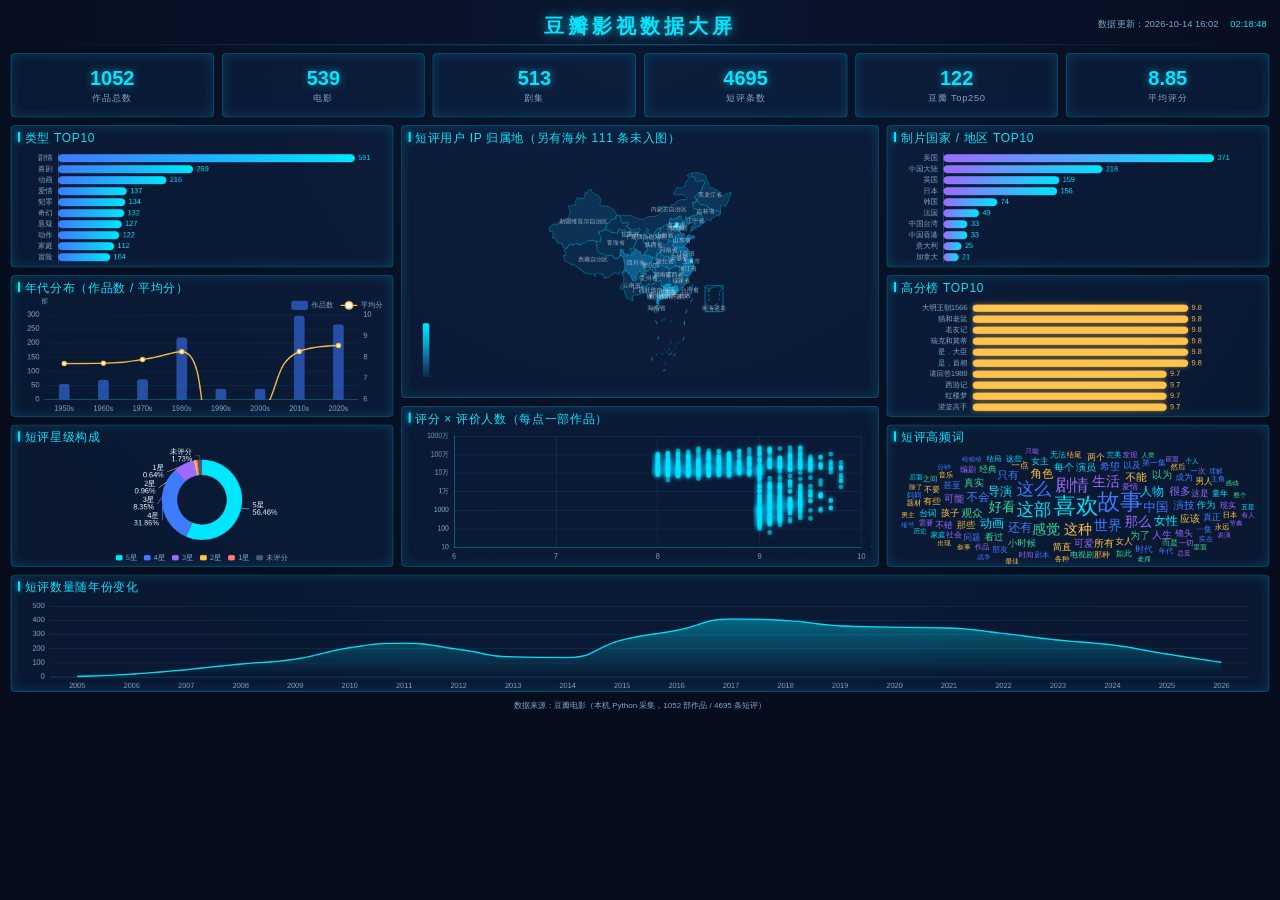
==== 01_可视化大屏/index.html @ bc3c29d1 "初始化：豆瓣高分影视数据采集与文本分析 - 采集 1052 部作品资料 + 4695 条热门短评（免登录、内置限速、断点续爬） - 清洗与特征工程：analysis_movies.csv（1052×6" ====
<!DOCTYPE html>
<!--
==========================================================================
 index.html —— 大屏的「骨架」：只负责“页面上有哪些块、块里放哪个图表容器”
 ------------------------------------------------------------------------
 一个块 = 一个 <div class="card">；块里的 <div id="chartXXX"> 是 ECharts 的画布。
 想加减图表 / 调换位置 → 只改这个文件（画图的逻辑在 js/charts.js）。
 想改颜色、字体、圆角、块的高度 → 改 css/style.css（最上面的 :root 变量）。
==========================================================================
-->
<html lang="zh-CN">
<head>
  <meta charset="UTF-8">
  <title>豆瓣影视数据大屏</title>
  <!-- style.css：所有外观样式（配色、栅格、发光边框） -->
  <link rel="stylesheet" href="css/style.css">
</head>

<body>
<!-- #stage 是一块固定 1920×1080 的“画布”，js/main.js 会把它等比缩放到窗口大小，
     这样不管屏幕多大，大屏的排版都不会乱。 -->
<div id="stage">

  <!-- ========== ① 顶栏：标题 + 当前时间 ========== -->
  <header class="top-bar">
    <h1>豆瓣影视数据大屏</h1>
    <div class="top-right">
      <span id="dataTime">数据更新：--</span>
      <span id="clock">--:--:--</span>
    </div>
  </header>

  <!-- ========== ② KPI 卡片行：6 个关键数字，内容由 js/main.js 填 ========== -->
  <section class="kpi-row" id="kpiRow"></section>

  <!-- ========== ③ 主区：左 / 中 / 右 三列 ========== -->
  <main class="main-grid">

    <!-- ---------- 左列：3 张图（col-3 = 三行等高；想调高度改 css 里的 .col-3） ---------- -->
    <div class="col col-3">
      <div class="card"><h3>类型 TOP10</h3><div class="chart" id="chartGenre"></div></div>
      <div class="card"><h3>年代分布（作品数 / 平均分）</h3><div class="chart" id="chartDecade"></div></div>
      <div class="card"><h3>短评星级构成</h3><div class="chart" id="chartStar"></div></div>
    </div>

    <!-- ---------- 中列：地图 + 散点（col-map = 上大下小） ---------- -->
    <div class="col col-map">
      <div class="card"><h3>短评用户 IP 归属地</h3><div class="chart" id="chartMap"></div></div>
      <div class="card"><h3>评分 × 评价人数（每点一部作品）</h3><div class="chart" id="chartScatter"></div></div>
    </div>

    <!-- ---------- 右列：3 张图 ---------- -->
    <div class="col col-3">
      <div class="card"><h3>制片国家 / 地区 TOP10</h3><div class="chart" id="chartCountry"></div></div>
      <div class="card"><h3>高分榜 TOP10</h3><div class="chart" id="chartTop"></div></div>
      <div class="card"><h3>短评高频词</h3><div class="chart" id="chartWord"></div></div>
    </div>
  </main>

  <!-- ========== ④ 底栏：短评数量随年份变化 ========== -->
  <section class="card bottom-card">
    <h3>短评数量随年份变化</h3>
    <div class="chart" id="chartYear"></div>
  </section>

  <footer>
    数据来源：豆瓣电影（本机 Python 采集，1052 部作品 / 4695 条短评）
  </footer>
</div>

<!-- ==========================================================================
     脚本加载顺序不能乱：
     1) echarts          —— 画图引擎
     2) echarts-wordcloud—— 词云插件（必须在 echarts 之后）
     3) china-map.js     —— 中国地图轮廓（生成的）
     4) data.js          —— 大屏数据（生成的，来自 analysis/02_export_web_data.py）
     5) charts.js        —— 每张图的配置（你要改图就改这里）
     6) main.js          —— 启动：缩放、填数字、时钟、窗口自适应
     ========================================================================== -->
<script src="js/lib/echarts.min.js"></script>
<script src="js/lib/echarts-wordcloud.min.js"></script>
<script src="js/china-map.js"></script>
<script src="js/data.js"></script>
<script src="js/charts.js"></script>
<script src="js/main.js"></script>
</body>
</html>
---- 01_可视化大屏/css/style.css ----
/* ==========================================================================
   style.css —— 大屏的「外观」：配色、布局、卡片发光效果
   --------------------------------------------------------------------------
   想改 UI，90% 的情况只需要改下面 :root 里的变量（颜色/字号/间距），
   不用动任何选择器里的具体数值。
   ========================================================================== */

/* ---------- 变量区：整个大屏的颜色和尺寸都从这里取 ---------- */
:root {
  --bg-1: #060c1c;              /* 背景渐变（上） */
  --bg-2: #0a1730;              /* 背景渐变（下） */
  --card-bg: rgba(16, 40, 78, .45);   /* 卡片底色（半透明） */
  --border: rgba(0, 214, 255, .35);   /* 卡片描边 */
  --glow: rgba(0, 214, 255, .18);     /* 卡片外发光 */
  --cyan: #00e6ff;              /* 主色（标题、强调） */
  --text: #e8f4ff;              /* 正文颜色 */
  --text-dim: #7fa6c8;          /* 次要文字 */
  --title-size: 18px;           /* 卡片标题字号 */
  --gap: 12px;                  /* 卡片之间的间距 */
}

/* ---------- 全局重置 ---------- */
* { margin: 0; padding: 0; box-sizing: border-box; }
html, body {
  width: 100%; height: 100%; overflow: hidden;      /* 大屏不出现滚动条 */
  background: radial-gradient(circle at 50% 0%, var(--bg-2), var(--bg-1) 70%);
  color: var(--text);
  /* 字体优先用系统自带中文字体，避免方块字 */
  font-family: "Microsoft YaHei", "PingFang SC", "Segoe UI", sans-serif;
}

/* ---------- ① 舞台：固定 1920×1080，由 js/main.js 等比缩放 ---------- */
#stage {
  position: absolute; top: 0; left: 0;
  width: 1920px; height: 1080px;
  transform-origin: top left;                       /* 缩放锚点：左上角 */
  padding: 10px 16px;
  display: flex; flex-direction: column; gap: var(--gap);
}

/* ---------- ② 顶栏 ---------- */
.top-bar {
  height: 58px; flex: none;
  display: flex; align-items: center; justify-content: center; position: relative;
  /* 标题下方那条渐隐的光线 */
  background: linear-gradient(90deg, transparent, rgba(0, 214, 255, .28), transparent) bottom / 100% 2px no-repeat;
}
.top-bar h1 {
  font-size: 30px; letter-spacing: 6px; color: var(--cyan);
  text-shadow: 0 0 18px rgba(0, 214, 255, .75);
}
.top-right {                                   /* 右上角：数据更新时间 + 时钟 */
  position: absolute; right: 4px; top: 18px;
  font-size: 14px; color: var(--text-dim); display: flex; gap: 18px;
}
#clock { color: var(--cyan); }

/* ---------- ③ KPI 卡片行 ---------- */
.kpi-row { flex: none; display: grid; grid-template-columns: repeat(6, 1fr); gap: var(--gap); }
.kpi {
  height: 96px; border: 1px solid var(--border); border-radius: 6px;
  background: var(--card-bg); box-shadow: 0 0 18px var(--glow) inset;
  display: flex; flex-direction: column; align-items: center; justify-content: center;
}
.kpi .val { font-size: 30px; font-weight: 700; color: var(--cyan); text-shadow: 0 0 12px rgba(0, 214, 255, .6); }
.kpi .lab { margin-top: 4px; font-size: 14px; color: var(--text-dim); letter-spacing: 1px; }

/* ---------- ④ 主区三列：左中右宽度可以在这里改 ---------- */
.main-grid {
  flex: 1; min-height: 0;                        /* min-height:0 防止内容把布局撑破 */
  display: grid; grid-template-columns: 1fr 1.25fr 1fr; gap: var(--gap);
}
/* 每一列内部再用 grid 分行：改比例就能改每张图的高度 */
.col { display: grid; gap: var(--gap); min-height: 0; }
.col-3   { grid-template-rows: 1fr 1fr 1fr; }        /* 左右两列：三张图等高 */
.col-map { grid-template-rows: 1.7fr 1fr; }          /* 中间列：地图高、散点矮 */

/* ---------- ⑤ 通用卡片 ---------- */
.card {
  display: flex; flex-direction: column;         /* 卡片内部：标题在上，图表占满剩下空间 */
  min-height: 0;
  border: 1px solid var(--border); border-radius: 6px;
  background: var(--card-bg); box-shadow: 0 0 18px var(--glow) inset;
  padding: 6px 10px 2px; overflow: hidden;
}
.card > h3 {
  flex: none;                                    /* 标题高度固定 */
  font-size: var(--title-size); font-weight: 500; color: var(--cyan); letter-spacing: 1px;
  padding-left: 10px; position: relative; margin-bottom: 2px;
}
/* 标题左边那个小竖条 */
.card > h3::before {
  content: ""; position: absolute; left: 0; top: 3px; width: 3px; height: 15px;
  background: var(--cyan); box-shadow: 0 0 8px var(--cyan);
}

/* ---------- ⑥ 图表容器：自动撑满卡片里剩下的空间 ---------- */
/* 想固定某张图的高度，也可以给它加内联 style="height:200px" 并去掉这里的 flex:1 */
.chart { flex: 1; min-height: 0; width: 100%; }

/* ---------- ⑦ 底栏 + 页脚 ---------- */
.bottom-card { flex: none; height: 176px; }      /* 底栏总高：想加高就改这里 */
footer { flex: none; height: 20px; font-size: 12px; color: var(--text-dim); text-align: center; }
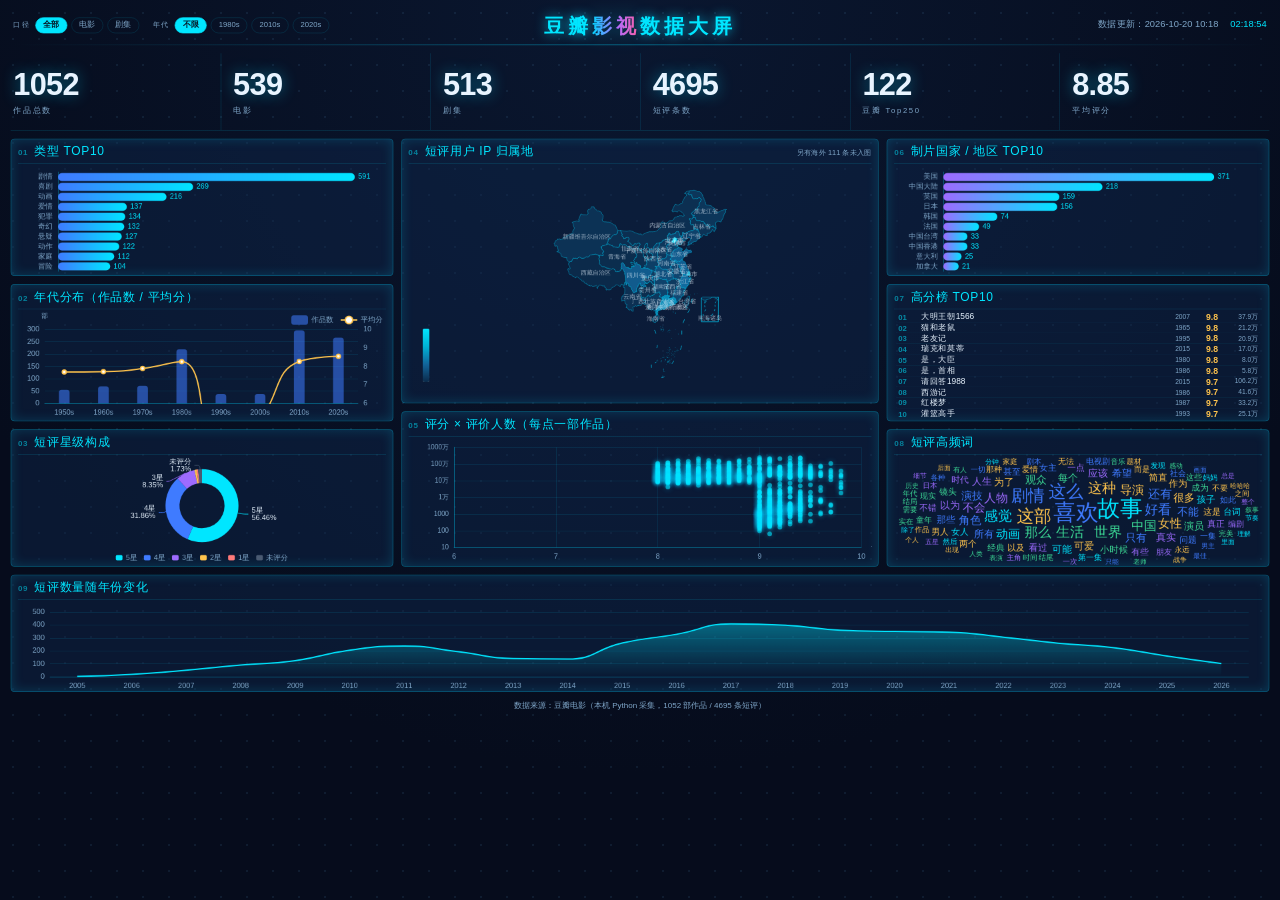
==== commit 4ce4faab: "可视化大屏改版：KPI 去卡片、分区编号、点阵背景、筛选条与排名表 - 视觉：点阵网格背景、KPI 改超大数字+微型标签、9 张图加 01–09 分区编号、标题渐变字 - 交互：顶部筛选条（口径 全部" ====
--- a/01_可视化大屏/index.html
+++ b/01_可视化大屏/index.html
@@ -21,9 +21,12 @@
      这样不管屏幕多大，大屏的排版都不会乱。 -->
 <div id="stage">
 
-  <!-- ========== ① 顶栏：标题 + 当前时间 ========== -->
+  <!-- ========== ① 顶栏：左侧筛选按钮 + 标题 + 右侧时间 ========== -->
   <header class="top-bar">
-    <h1>豆瓣影视数据大屏</h1>
+    <!-- 筛选按钮（chips）：内容由 js/main.js 的 buildChips() 生成，
+         数据来自 js/data.js 的 filters；点一下会重画 01/02/06/07 四张图 -->
+    <div class="top-left" id="chipBar"></div>
+    <h1>豆瓣<span class="grad">影视</span>数据大屏</h1>
     <div class="top-right">
       <span id="dataTime">数据更新：--</span>
       <span id="clock">--:--:--</span>
@@ -38,28 +41,28 @@
 
     <!-- ---------- 左列：3 张图（col-3 = 三行等高；想调高度改 css 里的 .col-3） ---------- -->
     <div class="col col-3">
-      <div class="card"><h3>类型 TOP10</h3><div class="chart" id="chartGenre"></div></div>
-      <div class="card"><h3>年代分布（作品数 / 平均分）</h3><div class="chart" id="chartDecade"></div></div>
-      <div class="card"><h3>短评星级构成</h3><div class="chart" id="chartStar"></div></div>
+      <div class="card"><h3><span class="idx">01</span>类型 TOP10</h3><div class="chart" id="chartGenre"></div></div>
+      <div class="card"><h3><span class="idx">02</span>年代分布（作品数 / 平均分）</h3><div class="chart" id="chartDecade"></div></div>
+      <div class="card"><h3><span class="idx">03</span>短评星级构成</h3><div class="chart" id="chartStar"></div></div>
     </div>
 
     <!-- ---------- 中列：地图 + 散点（col-map = 上大下小） ---------- -->
     <div class="col col-map">
-      <div class="card"><h3>短评用户 IP 归属地</h3><div class="chart" id="chartMap"></div></div>
-      <div class="card"><h3>评分 × 评价人数（每点一部作品）</h3><div class="chart" id="chartScatter"></div></div>
+      <div class="card"><h3><span class="idx">04</span>短评用户 IP 归属地</h3><div class="chart" id="chartMap"></div></div>
+      <div class="card"><h3><span class="idx">05</span>评分 × 评价人数（每点一部作品）</h3><div class="chart" id="chartScatter"></div></div>
     </div>
 
     <!-- ---------- 右列：3 张图 ---------- -->
     <div class="col col-3">
-      <div class="card"><h3>制片国家 / 地区 TOP10</h3><div class="chart" id="chartCountry"></div></div>
-      <div class="card"><h3>高分榜 TOP10</h3><div class="chart" id="chartTop"></div></div>
-      <div class="card"><h3>短评高频词</h3><div class="chart" id="chartWord"></div></div>
+      <div class="card"><h3><span class="idx">06</span>制片国家 / 地区 TOP10</h3><div class="chart" id="chartCountry"></div></div>
+      <div class="card"><h3><span class="idx">07</span>高分榜 TOP10</h3><div class="rank" id="rankTop"></div></div>
+      <div class="card"><h3><span class="idx">08</span>短评高频词</h3><div class="chart" id="chartWord"></div></div>
     </div>
   </main>
 
   <!-- ========== ④ 底栏：短评数量随年份变化 ========== -->
   <section class="card bottom-card">
-    <h3>短评数量随年份变化</h3>
+    <h3><span class="idx">09</span>短评数量随年份变化</h3>
     <div class="chart" id="chartYear"></div>
   </section>
 
--- a/01_可视化大屏/css/style.css
+++ b/01_可视化大屏/css/style.css
@@ -13,8 +13,11 @@
   --border: rgba(0, 214, 255, .35);   /* 卡片描边 */
   --glow: rgba(0, 214, 255, .18);     /* 卡片外发光 */
   --cyan: #00e6ff;              /* 主色（标题、强调） */
+  --gold: #ffc44d;              /* 金色（高分榜等强调数字） */
   --text: #e8f4ff;              /* 正文颜色 */
   --text-dim: #7fa6c8;          /* 次要文字 */
+  --dot: rgba(120, 200, 255, .085);   /* 背景点阵的颜色：越淡越含蓄，0.05 几乎看不见 */
+  --hair: rgba(0, 214, 255, .16);     /* 细分隔线颜色（KPI 之间、卡片标题下方） */
   --title-size: 18px;           /* 卡片标题字号 */
   --gap: 12px;                  /* 卡片之间的间距 */
 }
@@ -23,7 +26,13 @@
 * { margin: 0; padding: 0; box-sizing: border-box; }
 html, body {
   width: 100%; height: 100%; overflow: hidden;      /* 大屏不出现滚动条 */
-  background: radial-gradient(circle at 50% 0%, var(--bg-2), var(--bg-1) 70%);
+  /* 两层背景：上面一层是点阵网格（给纯色底加一点"仪表盘"颗粒感），
+     下面一层还是原来的径向渐变。想调点阵疏密就改 background-size 的 26px。 */
+  background-color: var(--bg-1);
+  background-image:
+    radial-gradient(circle, var(--dot) 1px, transparent 1.4px),
+    radial-gradient(circle at 50% 0%, var(--bg-2), var(--bg-1) 70%);
+  background-size: 26px 26px, 100% 100%;
   color: var(--text);
   /* 字体优先用系统自带中文字体，避免方块字 */
   font-family: "Microsoft YaHei", "PingFang SC", "Segoe UI", sans-serif;
@@ -49,21 +58,70 @@
   font-size: 30px; letter-spacing: 6px; color: var(--cyan);
   text-shadow: 0 0 18px rgba(0, 214, 255, .75);
 }
+/* 标题里那个渐变色块（index.html 里把要变色的字包在 <span class="grad"> 里）。
+   ★ 注意：色标别铺太多——只有两三个字时，色标一多就会糊成白色。
+   想换彩带配色就改下面 gradient 里的三个颜色。 */
+.top-bar h1 .grad {
+  background: linear-gradient(90deg, #00d5ff 0%, #b06cff 52%, #ff5fa2 100%);
+  -webkit-background-clip: text; background-clip: text;
+  -webkit-text-fill-color: transparent; color: transparent;
+  text-shadow: none;                 /* 渐变字不能再叠加阴影，否则会糊成一片 */
+  filter: drop-shadow(0 0 14px rgba(0, 214, 255, .35));   /* 用 filter 代替阴影发光 */
+}
 .top-right {                                   /* 右上角：数据更新时间 + 时钟 */
   position: absolute; right: 4px; top: 18px;
   font-size: 14px; color: var(--text-dim); display: flex; gap: 18px;
 }
 #clock { color: var(--cyan); }
 
-/* ---------- ③ KPI 卡片行 ---------- */
-.kpi-row { flex: none; display: grid; grid-template-columns: repeat(6, 1fr); gap: var(--gap); }
+/* ---------- ②-b 左上角筛选按钮（chips） ---------- */
+/* 两组：口径（全部/电影/剧集）、年代（全部/1980s/2010s/2020s）。
+   按钮由 js/main.js 的 buildChips() 生成，这里只管长相。 */
+.top-left {
+  position: absolute; left: 4px; top: 16px;
+  display: flex; align-items: center; gap: 20px;
+}
+.chip-group { display: flex; align-items: center; gap: 6px; }
+.chip-group .cap {
+  font-size: 10.5px; letter-spacing: 1.5px; color: var(--text-dim); margin-right: 2px;
+}
+.chip {
+  font-family: inherit; font-size: 11.5px; line-height: 1;
+  padding: 5px 11px; border-radius: 999px;
+  border: 1px solid var(--hair); background: transparent; color: var(--text-dim);
+  cursor: pointer; transition: all .15s;
+}
+.chip:hover { color: var(--text); border-color: rgba(0, 214, 255, .45); }
+.chip.on {                                /* 当前选中：实心青色 */
+  background: var(--cyan); border-color: var(--cyan);
+  color: #04121f; font-weight: 700;
+}
+
+/* ---------- ③ KPI 卡片行：不要卡片，只要「数字 + 标签」 ---------- */
+/* 参考 awwwards 上 WC 2026 Data Portraits 的写法：去掉底色和描边，
+   靠字号反差和细分隔线分区。 */
+.kpi-row {
+  flex: none; height: 116px;
+  display: grid; grid-template-columns: repeat(6, 1fr); align-items: center;
+  border-bottom: 1px solid var(--hair);      /* 整行下面一条细线 */
+}
 .kpi {
-  height: 96px; border: 1px solid var(--border); border-radius: 6px;
-  background: var(--card-bg); box-shadow: 0 0 18px var(--glow) inset;
-  display: flex; flex-direction: column; align-items: center; justify-content: center;
-}
-.kpi .val { font-size: 30px; font-weight: 700; color: var(--cyan); text-shadow: 0 0 12px rgba(0, 214, 255, .6); }
-.kpi .lab { margin-top: 4px; font-size: 14px; color: var(--text-dim); letter-spacing: 1px; }
+  height: 100%;
+  display: flex; flex-direction: column; align-items: flex-start; justify-content: center;
+  padding-left: 18px;
+  border-left: 1px solid var(--hair);        /* 每个数字左边的细分隔线 */
+}
+.kpi:first-child { border-left: none; padding-left: 4px; }   /* 第一个不画线，对齐左边缘 */
+.kpi .val {
+  font-size: 46px; line-height: 1.05; font-weight: 700; letter-spacing: -1px;
+  color: var(--text);                        /* 数字用白色，和满屏青色拉开层次 */
+  font-variant-numeric: tabular-nums;        /* 数字等宽，换数值时不会左右跳 */
+  text-shadow: 0 0 22px rgba(0, 214, 255, .45);
+}
+.kpi .lab {
+  margin-top: 7px; font-size: 11.5px; letter-spacing: 2.5px;
+  color: var(--text-dim);
+}
 
 /* ---------- ④ 主区三列：左中右宽度可以在这里改 ---------- */
 .main-grid {
@@ -85,19 +143,58 @@
 }
 .card > h3 {
   flex: none;                                    /* 标题高度固定 */
+  display: flex; align-items: baseline; gap: 9px;
   font-size: var(--title-size); font-weight: 500; color: var(--cyan); letter-spacing: 1px;
-  padding-left: 10px; position: relative; margin-bottom: 2px;
-}
-/* 标题左边那个小竖条 */
-.card > h3::before {
-  content: ""; position: absolute; left: 0; top: 3px; width: 3px; height: 15px;
-  background: var(--cyan); box-shadow: 0 0 8px var(--cyan);
+  padding-bottom: 6px; margin-bottom: 4px;
+  border-bottom: 1px solid var(--hair);          /* 标题下方一条细线（原来是小竖条） */
+}
+/* 标题前面的分区编号 01 / 02 / …（index.html 里的 <span class="idx">） */
+.card > h3 .idx {
+  font-size: 12px; font-weight: 700; letter-spacing: 1px;
+  color: var(--cyan); opacity: .5;               /* 编号压暗，不抢标题 */
+  font-variant-numeric: tabular-nums;
+}
+/* 标题右端的小字注释（比如地图上那句"另有海外 N 条未入图"，由 main.js 加） */
+.card > h3 .meta {
+  margin-left: auto;                             /* 推到最右边 */
+  font-size: 11px; font-weight: 400; letter-spacing: 0; color: var(--text-dim);
 }
 
 /* ---------- ⑥ 图表容器：自动撑满卡片里剩下的空间 ---------- */
 /* 想固定某张图的高度，也可以给它加内联 style="height:200px" 并去掉这里的 flex:1 */
 .chart { flex: 1; min-height: 0; width: 100%; }
 
+/* ---------- ⑥-b 高分榜的排名表（用 HTML 画，不是 ECharts） ---------- */
+/* grid-auto-rows:1fr → 10 行自动平分卡片剩余高度，行数变化也不会溢出 */
+.rank {
+  flex: 1; min-height: 0; overflow: hidden;
+  display: grid;
+  /* minmax(0,1fr) 才不会让文字把行高撑开：10 行严格平分卡片剩余高度 */
+  grid-auto-rows: minmax(0, 1fr);
+  padding: 0 2px;
+}
+.rank-row {
+  display: grid;
+  grid-template-columns: 26px minmax(0, 1fr) 40px 34px 52px;   /* 名次 / 片名 / 年份 / 评分 / 人数 */
+  align-items: center; column-gap: 8px;
+  border-bottom: 1px solid rgba(0, 214, 255, .07);
+  border-radius: 4px; padding: 0 4px;
+}
+.rank-row:last-child { border-bottom: none; }
+.rank-row:hover { background: rgba(0, 214, 255, .07); }
+.rank-row .rk {
+  font-size: 11.5px; font-weight: 700; color: var(--cyan); opacity: .55;
+  font-variant-numeric: tabular-nums;
+}
+.rank-row .rk-name {
+  font-size: 12.5px; color: var(--text);
+  overflow: hidden; text-overflow: ellipsis; white-space: nowrap;   /* 片名太长就省略 */
+}
+.rank-row .rk-year { font-size: 10px; color: var(--text-dim); text-align: right; font-variant-numeric: tabular-nums; }
+.rank-row .rk-score { font-size: 13px; font-weight: 700; color: var(--gold); text-align: right; font-variant-numeric: tabular-nums; }
+.rank-row .rk-votes { font-size: 10px; color: var(--text-dim); text-align: right; font-variant-numeric: tabular-nums; }
+.rank-empty { color: var(--text-dim); font-size: 12px; display: flex; align-items: center; justify-content: center; }
+
 /* ---------- ⑦ 底栏 + 页脚 ---------- */
 .bottom-card { flex: none; height: 176px; }      /* 底栏总高：想加高就改这里 */
 footer { flex: none; height: 20px; font-size: 12px; color: var(--text-dim); text-align: center; }
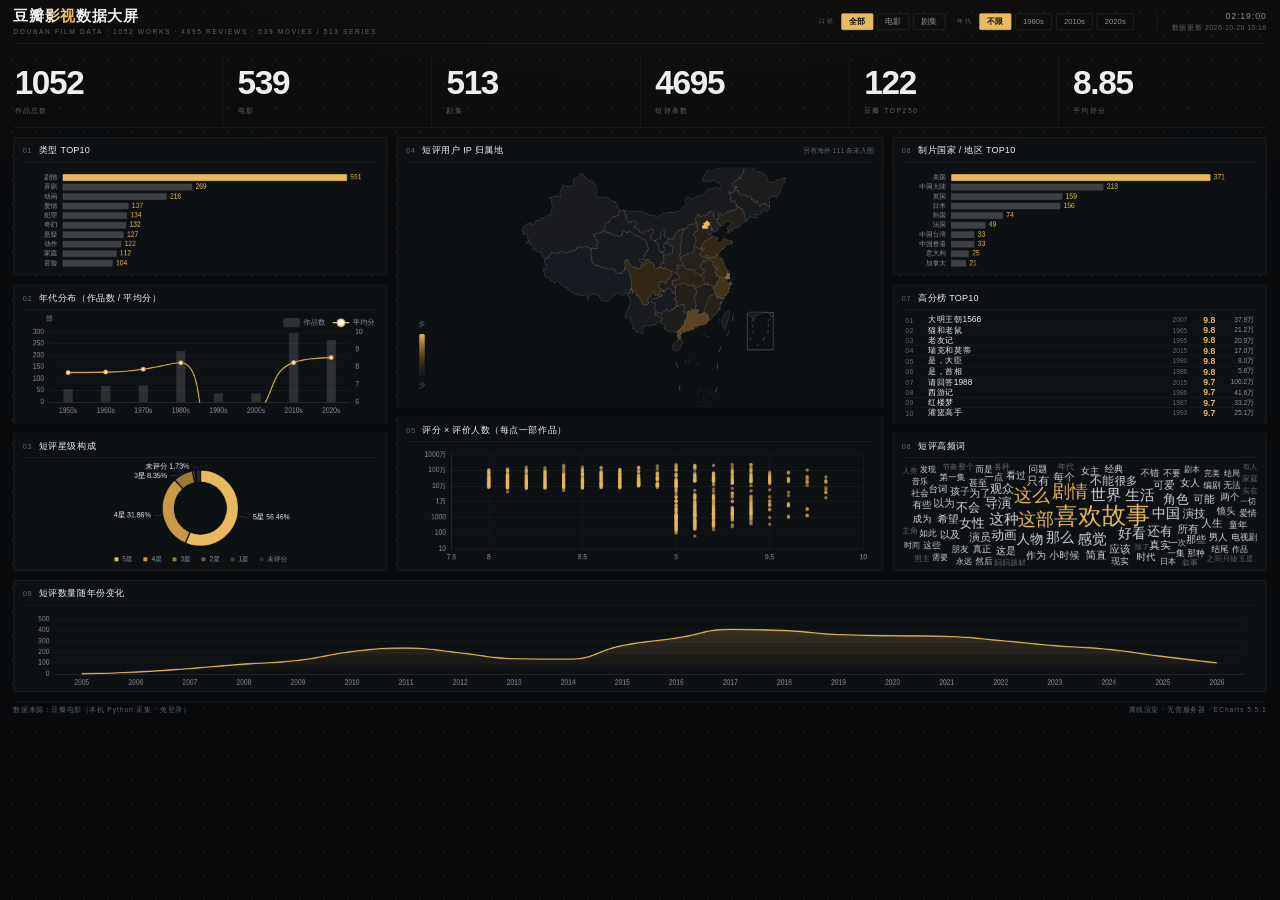
==== commit 89550ed3: "大屏视觉重做：近黑底 + 单一铜金强调色 + 发丝线 - 删除满屏青色主色、卡片发光、彩色描边与渐变柱子（"模板感"主要来源） - 新配色系统：中性灰白打底，铜金只用于 选中项/第一名/评分/地图高值" ====
--- a/01_可视化大屏/index.html
+++ b/01_可视化大屏/index.html
@@ -21,15 +21,19 @@
      这样不管屏幕多大，大屏的排版都不会乱。 -->
 <div id="stage">
 
-  <!-- ========== ① 顶栏：左侧筛选按钮 + 标题 + 右侧时间 ========== -->
+  <!-- ========== ① 顶栏：左（标题 + 小字副题）· 右（筛选按钮 + 时间） ========== -->
   <header class="top-bar">
+    <div class="brand">
+      <h1>豆瓣<span class="grad">影视</span>数据大屏</h1>
+      <!-- 副题里的数字由 js/main.js 按 data.js 真实数据填，不会写死 -->
+      <div class="kicker" id="kicker">DOUBAN FILM DATA</div>
+    </div>
     <!-- 筛选按钮（chips）：内容由 js/main.js 的 buildChips() 生成，
          数据来自 js/data.js 的 filters；点一下会重画 01/02/06/07 四张图 -->
     <div class="top-left" id="chipBar"></div>
-    <h1>豆瓣<span class="grad">影视</span>数据大屏</h1>
     <div class="top-right">
+      <span id="clock">--:--:--</span>
       <span id="dataTime">数据更新：--</span>
-      <span id="clock">--:--:--</span>
     </div>
   </header>
 
@@ -67,7 +71,8 @@
   </section>
 
   <footer>
-    数据来源：豆瓣电影（本机 Python 采集，1052 部作品 / 4695 条短评）
+    <span>数据来源：豆瓣电影（本机 Python 采集 · 免登录）</span>
+    <span>离线渲染 · 无需服务器 · ECharts 5.5.1</span>
   </footer>
 </div>
 
--- a/01_可视化大屏/css/style.css
+++ b/01_可视化大屏/css/style.css
@@ -1,200 +1,222 @@
 /* ==========================================================================
-   style.css —— 大屏的「外观」：配色、布局、卡片发光效果
+   style.css —— 大屏的「外观」：配色、排版、栅格、细线
    --------------------------------------------------------------------------
-   想改 UI，90% 的情况只需要改下面 :root 里的变量（颜色/字号/间距），
-   不用动任何选择器里的具体数值。
+   设计原则（2026-10-20 重做版）——"高级感"不靠特效，靠克制：
+     1. 颜色只分两层：中性（黑/灰/白）+ 一个强调色（铜金 --accent）。
+        原来满屏青色发光是最显廉价的地方，已经全部去掉。
+     2. 不用发光、不用阴影、不用圆角药丸。结构靠 1px 发丝线（--line）划分。
+     3. 层级靠"字号反差 + 字距"拉开：数字很大、标签很小且字距宽。
+     4. 强调色只用在"最该看的地方"：选中项、第一名、关键数值。
+
+   想改 UI，90% 的情况只需要改下面 :root 里的变量。
    ========================================================================== */
 
-/* ---------- 变量区：整个大屏的颜色和尺寸都从这里取 ---------- */
+/* ---------- 变量区：整屏的颜色和尺寸都从这里取 ---------- */
 :root {
-  --bg-1: #060c1c;              /* 背景渐变（上） */
-  --bg-2: #0a1730;              /* 背景渐变（下） */
-  --card-bg: rgba(16, 40, 78, .45);   /* 卡片底色（半透明） */
-  --border: rgba(0, 214, 255, .35);   /* 卡片描边 */
-  --glow: rgba(0, 214, 255, .18);     /* 卡片外发光 */
-  --cyan: #00e6ff;              /* 主色（标题、强调） */
-  --gold: #ffc44d;              /* 金色（高分榜等强调数字） */
-  --text: #e8f4ff;              /* 正文颜色 */
-  --text-dim: #7fa6c8;          /* 次要文字 */
-  --dot: rgba(120, 200, 255, .085);   /* 背景点阵的颜色：越淡越含蓄，0.05 几乎看不见 */
-  --hair: rgba(0, 214, 255, .16);     /* 细分隔线颜色（KPI 之间、卡片标题下方） */
-  --title-size: 18px;           /* 卡片标题字号 */
-  --gap: 12px;                  /* 卡片之间的间距 */
+  /* 底色：近黑，不是纯黑（纯黑显得硬，近黑才有层次） */
+  --bg: #08090b;
+  --bg-2: #0b0d10;
+  --surface: #0e1114;                 /* 卡片底色 */
+  --surface-2: #12161a;               /* 次级底色（悬停、表格隔行） */
+
+  /* 结构线：白色低透明度，比彩色线高级得多 */
+  --line: rgba(255, 255, 255, .07);
+  --line-strong: rgba(255, 255, 255, .12);
+
+  /* 文字三级 */
+  --text: #eceff2;                    /* 主文字（不用纯白 #fff，略带灰更耐看） */
+  --text-dim: #8b9299;                /* 次要文字 */
+  --text-mute: #5c636b;               /* 最弱：编号、单位、脚注 */
+
+  /* 强调色：只有一个。想换主题色就改这三行 */
+  --accent: #e8b95f;                  /* 铜金 —— 和"影视/奖项"的语境搭 */
+  --accent-soft: rgba(232, 185, 95, .14);
+  --accent-line: rgba(232, 185, 95, .45);
+
+  --dot: rgba(255, 255, 255, .045);   /* 背景点阵（很淡，只在近处看得见） */
+
+  --title-size: 13.5px;               /* 卡片标题字号 */
+  --gap: 14px;                        /* 卡片间距 */
+  --radius: 3px;                      /* 圆角：小一点更"利" */
 }
 
 /* ---------- 全局重置 ---------- */
 * { margin: 0; padding: 0; box-sizing: border-box; }
+
 html, body {
   width: 100%; height: 100%; overflow: hidden;      /* 大屏不出现滚动条 */
-  /* 两层背景：上面一层是点阵网格（给纯色底加一点"仪表盘"颗粒感），
-     下面一层还是原来的径向渐变。想调点阵疏密就改 background-size 的 26px。 */
-  background-color: var(--bg-1);
+  background-color: var(--bg);
+  /* 两层背景：层1 = 顶部一点极淡的暖光晕（让纯色底不平），层2 = 点阵网格 */
   background-image:
-    radial-gradient(circle, var(--dot) 1px, transparent 1.4px),
-    radial-gradient(circle at 50% 0%, var(--bg-2), var(--bg-1) 70%);
-  background-size: 26px 26px, 100% 100%;
+    radial-gradient(ellipse 120% 60% at 50% -10%, rgba(232, 185, 95, .055), transparent 70%),
+    radial-gradient(circle, var(--dot) 1px, transparent 1.4px);
+  background-size: 100% 100%, 24px 24px;
   color: var(--text);
-  /* 字体优先用系统自带中文字体，避免方块字 */
   font-family: "Microsoft YaHei", "PingFang SC", "Segoe UI", sans-serif;
-}
+  -webkit-font-smoothing: antialiased;
+}
+
+/* 数字统一用等宽数字，换数值时不会左右跳 */
+.kpi .val, .rank-row span, .card > h3 .idx { font-variant-numeric: tabular-nums; }
 
 /* ---------- ① 舞台：固定 1920×1080，由 js/main.js 等比缩放 ---------- */
 #stage {
   position: absolute; top: 0; left: 0;
   width: 1920px; height: 1080px;
-  transform-origin: top left;                       /* 缩放锚点：左上角 */
-  padding: 10px 16px;
+  transform-origin: top left;
+  padding: 0 20px 10px;
   display: flex; flex-direction: column; gap: var(--gap);
 }
 
-/* ---------- ② 顶栏 ---------- */
+/* ---------- ② 顶栏：左标题（含小字副题）+ 右筛选条 + 时间 ---------- */
 .top-bar {
-  height: 58px; flex: none;
-  display: flex; align-items: center; justify-content: center; position: relative;
-  /* 标题下方那条渐隐的光线 */
-  background: linear-gradient(90deg, transparent, rgba(0, 214, 255, .28), transparent) bottom / 100% 2px no-repeat;
-}
+  height: 66px; flex: none;
+  display: flex; align-items: center;
+  border-bottom: 1px solid var(--line);
+}
+.brand { display: flex; flex-direction: column; gap: 5px; }
 .top-bar h1 {
-  font-size: 30px; letter-spacing: 6px; color: var(--cyan);
-  text-shadow: 0 0 18px rgba(0, 214, 255, .75);
-}
-/* 标题里那个渐变色块（index.html 里把要变色的字包在 <span class="grad"> 里）。
-   ★ 注意：色标别铺太多——只有两三个字时，色标一多就会糊成白色。
-   想换彩带配色就改下面 gradient 里的三个颜色。 */
+  font-size: 23px; font-weight: 600; letter-spacing: .5px; color: var(--text);
+  line-height: 1.1;
+}
+/* 标题里那个渐变色块：白 → 铜金，克制的一点点颜色 */
 .top-bar h1 .grad {
-  background: linear-gradient(90deg, #00d5ff 0%, #b06cff 52%, #ff5fa2 100%);
+  background: linear-gradient(92deg, #f6f1e6 0%, var(--accent) 70%);
   -webkit-background-clip: text; background-clip: text;
   -webkit-text-fill-color: transparent; color: transparent;
-  text-shadow: none;                 /* 渐变字不能再叠加阴影，否则会糊成一片 */
-  filter: drop-shadow(0 0 14px rgba(0, 214, 255, .35));   /* 用 filter 代替阴影发光 */
-}
-.top-right {                                   /* 右上角：数据更新时间 + 时钟 */
-  position: absolute; right: 4px; top: 18px;
-  font-size: 14px; color: var(--text-dim); display: flex; gap: 18px;
-}
-#clock { color: var(--cyan); }
-
-/* ---------- ②-b 左上角筛选按钮（chips） ---------- */
-/* 两组：口径（全部/电影/剧集）、年代（全部/1980s/2010s/2020s）。
-   按钮由 js/main.js 的 buildChips() 生成，这里只管长相。 */
+}
+/* 标题下面的小字副题（内容由 main.js 按真实数据填，不会写死） */
+.kicker {
+  font-size: 10px; letter-spacing: 2.4px; color: var(--text-mute);
+  text-transform: uppercase;
+}
+
+/* 筛选条：推到右侧，紧挨时间 */
 .top-left {
-  position: absolute; left: 4px; top: 16px;
-  display: flex; align-items: center; gap: 20px;
+  margin-left: auto;
+  display: flex; align-items: center; gap: 18px;
 }
 .chip-group { display: flex; align-items: center; gap: 6px; }
 .chip-group .cap {
-  font-size: 10.5px; letter-spacing: 1.5px; color: var(--text-dim); margin-right: 2px;
+  font-size: 9.5px; letter-spacing: 2px; color: var(--text-mute);
+  text-transform: uppercase; margin-right: 3px;
 }
 .chip {
   font-family: inherit; font-size: 11.5px; line-height: 1;
-  padding: 5px 11px; border-radius: 999px;
-  border: 1px solid var(--hair); background: transparent; color: var(--text-dim);
-  cursor: pointer; transition: all .15s;
-}
-.chip:hover { color: var(--text); border-color: rgba(0, 214, 255, .45); }
-.chip.on {                                /* 当前选中：实心青色 */
-  background: var(--cyan); border-color: var(--cyan);
-  color: #04121f; font-weight: 700;
-}
-
-/* ---------- ③ KPI 卡片行：不要卡片，只要「数字 + 标签」 ---------- */
-/* 参考 awwwards 上 WC 2026 Data Portraits 的写法：去掉底色和描边，
-   靠字号反差和细分隔线分区。 */
+  padding: 6px 11px; border-radius: 2px;          /* 方角，不退化成药丸 */
+  border: 1px solid var(--line-strong); background: transparent; color: var(--text-dim);
+  cursor: pointer; transition: color .15s, border-color .15s, background .15s;
+}
+.chip:hover { color: var(--text); border-color: var(--accent-line); }
+.chip.on {                                        /* 选中：铜金实心，全屏唯一的实心色块 */
+  background: var(--accent); border-color: var(--accent);
+  color: #0a0b0d; font-weight: 600;
+}
+
+/* 右上角时间 */
+.top-right {
+  margin-left: 34px; padding-left: 22px;
+  border-left: 1px solid var(--line);
+  display: flex; flex-direction: column; align-items: flex-end; gap: 4px;
+  font-size: 10.5px; letter-spacing: .6px; color: var(--text-mute);
+}
+#clock { color: var(--text-dim); font-size: 13px; letter-spacing: 1.4px; }
+
+/* ---------- ③ KPI 行：只有数字和标签，没有任何卡片装饰 ---------- */
 .kpi-row {
-  flex: none; height: 116px;
+  flex: none; height: 112px;
   display: grid; grid-template-columns: repeat(6, 1fr); align-items: center;
-  border-bottom: 1px solid var(--hair);      /* 整行下面一条细线 */
+  border-bottom: 1px solid var(--line);
 }
 .kpi {
-  height: 100%;
-  display: flex; flex-direction: column; align-items: flex-start; justify-content: center;
-  padding-left: 18px;
-  border-left: 1px solid var(--hair);        /* 每个数字左边的细分隔线 */
-}
-.kpi:first-child { border-left: none; padding-left: 4px; }   /* 第一个不画线，对齐左边缘 */
+  height: 100%; padding-left: 22px;
+  border-left: 1px solid var(--line);
+  display: flex; flex-direction: column; justify-content: center;
+}
+.kpi:first-child { border-left: none; padding-left: 2px; }
 .kpi .val {
-  font-size: 46px; line-height: 1.05; font-weight: 700; letter-spacing: -1px;
-  color: var(--text);                        /* 数字用白色，和满屏青色拉开层次 */
-  font-variant-numeric: tabular-nums;        /* 数字等宽，换数值时不会左右跳 */
-  text-shadow: 0 0 22px rgba(0, 214, 255, .45);
+  font-size: 50px; line-height: 1; font-weight: 600;
+  letter-spacing: -2px;                            /* 大字号收紧字距，显得"紧凑利落" */
+  color: var(--text);
 }
 .kpi .lab {
-  margin-top: 7px; font-size: 11.5px; letter-spacing: 2.5px;
-  color: var(--text-dim);
+  margin-top: 10px; font-size: 10px; letter-spacing: 2.4px;
+  color: var(--text-mute); text-transform: uppercase;
 }
 
 /* ---------- ④ 主区三列：左中右宽度可以在这里改 ---------- */
 .main-grid {
-  flex: 1; min-height: 0;                        /* min-height:0 防止内容把布局撑破 */
-  display: grid; grid-template-columns: 1fr 1.25fr 1fr; gap: var(--gap);
-}
-/* 每一列内部再用 grid 分行：改比例就能改每张图的高度 */
+  flex: 1; min-height: 0;
+  display: grid; grid-template-columns: 1fr 1.3fr 1fr; gap: var(--gap);
+}
 .col { display: grid; gap: var(--gap); min-height: 0; }
 .col-3   { grid-template-rows: 1fr 1fr 1fr; }        /* 左右两列：三张图等高 */
-.col-map { grid-template-rows: 1.7fr 1fr; }          /* 中间列：地图高、散点矮 */
+.col-map { grid-template-rows: 1.75fr 1fr; }         /* 中间列：地图高、散点矮 */
 
 /* ---------- ⑤ 通用卡片 ---------- */
+/* 没有发光、没有阴影：只有一层比背景略亮的底色 + 一条发丝线 */
 .card {
-  display: flex; flex-direction: column;         /* 卡片内部：标题在上，图表占满剩下空间 */
-  min-height: 0;
-  border: 1px solid var(--border); border-radius: 6px;
-  background: var(--card-bg); box-shadow: 0 0 18px var(--glow) inset;
-  padding: 6px 10px 2px; overflow: hidden;
+  display: flex; flex-direction: column; min-height: 0;
+  background: var(--surface);
+  border: 1px solid var(--line);
+  border-radius: var(--radius);
+  padding: 10px 13px 6px;
+  overflow: hidden;
 }
 .card > h3 {
-  flex: none;                                    /* 标题高度固定 */
-  display: flex; align-items: baseline; gap: 9px;
-  font-size: var(--title-size); font-weight: 500; color: var(--cyan); letter-spacing: 1px;
-  padding-bottom: 6px; margin-bottom: 4px;
-  border-bottom: 1px solid var(--hair);          /* 标题下方一条细线（原来是小竖条） */
-}
-/* 标题前面的分区编号 01 / 02 / …（index.html 里的 <span class="idx">） */
+  flex: none;
+  display: flex; align-items: baseline; gap: 10px;
+  font-size: var(--title-size); font-weight: 500; color: var(--text); letter-spacing: .3px;
+  padding-bottom: 8px; margin-bottom: 7px;
+  border-bottom: 1px solid var(--line);
+}
+/* 标题前的分区编号 01 / 02 …（压到最弱的灰，不抢标题） */
 .card > h3 .idx {
-  font-size: 12px; font-weight: 700; letter-spacing: 1px;
-  color: var(--cyan); opacity: .5;               /* 编号压暗，不抢标题 */
-  font-variant-numeric: tabular-nums;
-}
-/* 标题右端的小字注释（比如地图上那句"另有海外 N 条未入图"，由 main.js 加） */
+  font-size: 11px; font-weight: 500; color: var(--text-mute); letter-spacing: 1px;
+}
+/* 标题右端的小字注释（main.js 动态插入，自动推到最右） */
 .card > h3 .meta {
-  margin-left: auto;                             /* 推到最右边 */
-  font-size: 11px; font-weight: 400; letter-spacing: 0; color: var(--text-dim);
+  margin-left: auto; font-size: 10px; letter-spacing: .3px; color: var(--text-mute);
 }
 
 /* ---------- ⑥ 图表容器：自动撑满卡片里剩下的空间 ---------- */
-/* 想固定某张图的高度，也可以给它加内联 style="height:200px" 并去掉这里的 flex:1 */
 .chart { flex: 1; min-height: 0; width: 100%; }
 
-/* ---------- ⑥-b 高分榜的排名表（用 HTML 画，不是 ECharts） ---------- */
-/* grid-auto-rows:1fr → 10 行自动平分卡片剩余高度，行数变化也不会溢出 */
+/* ---------- ⑥-b 高分榜的排名表（HTML，不是 ECharts） ---------- */
+/* grid-auto-rows 必须是 minmax(0,1fr)：只写 1fr 的话行高会被文字撑开，第 9、10 行会被裁掉 */
 .rank {
   flex: 1; min-height: 0; overflow: hidden;
-  display: grid;
-  /* minmax(0,1fr) 才不会让文字把行高撑开：10 行严格平分卡片剩余高度 */
-  grid-auto-rows: minmax(0, 1fr);
-  padding: 0 2px;
+  display: grid; grid-auto-rows: minmax(0, 1fr);
+  padding: 0 1px;
 }
 .rank-row {
   display: grid;
-  grid-template-columns: 26px minmax(0, 1fr) 40px 34px 52px;   /* 名次 / 片名 / 年份 / 评分 / 人数 */
+  grid-template-columns: 26px minmax(0, 1fr) 38px 34px 50px;  /* 名次/片名/年份/评分/人数 */
   align-items: center; column-gap: 8px;
-  border-bottom: 1px solid rgba(0, 214, 255, .07);
-  border-radius: 4px; padding: 0 4px;
+  border-bottom: 1px solid rgba(255, 255, 255, .045);
+  padding: 0 4px;
 }
 .rank-row:last-child { border-bottom: none; }
-.rank-row:hover { background: rgba(0, 214, 255, .07); }
-.rank-row .rk {
-  font-size: 11.5px; font-weight: 700; color: var(--cyan); opacity: .55;
-  font-variant-numeric: tabular-nums;
-}
+.rank-row:hover { background: rgba(255, 255, 255, .035); }
+.rank-row .rk { font-size: 10.5px; color: var(--text-mute); letter-spacing: .5px; }
 .rank-row .rk-name {
   font-size: 12.5px; color: var(--text);
-  overflow: hidden; text-overflow: ellipsis; white-space: nowrap;   /* 片名太长就省略 */
-}
-.rank-row .rk-year { font-size: 10px; color: var(--text-dim); text-align: right; font-variant-numeric: tabular-nums; }
-.rank-row .rk-score { font-size: 13px; font-weight: 700; color: var(--gold); text-align: right; font-variant-numeric: tabular-nums; }
-.rank-row .rk-votes { font-size: 10px; color: var(--text-dim); text-align: right; font-variant-numeric: tabular-nums; }
-.rank-empty { color: var(--text-dim); font-size: 12px; display: flex; align-items: center; justify-content: center; }
+  overflow: hidden; text-overflow: ellipsis; white-space: nowrap;
+}
+.rank-row .rk-year { font-size: 10px; color: var(--text-mute); text-align: right; }
+.rank-row .rk-score { font-size: 13px; font-weight: 600; color: var(--accent); text-align: right; }
+.rank-row .rk-votes { font-size: 10px; color: var(--text-dim); text-align: right; }
+.rank-empty {
+  color: var(--text-mute); font-size: 12px;
+  display: flex; align-items: center; justify-content: center;
+}
 
 /* ---------- ⑦ 底栏 + 页脚 ---------- */
-.bottom-card { flex: none; height: 176px; }      /* 底栏总高：想加高就改这里 */
-footer { flex: none; height: 20px; font-size: 12px; color: var(--text-dim); text-align: center; }
+.bottom-card { flex: none; height: 168px; }
+footer {
+  flex: none; height: 18px;
+  font-size: 10px; letter-spacing: 1.4px; color: var(--text-mute);
+  display: flex; align-items: center; justify-content: space-between;
+  border-top: 1px solid var(--line);
+  padding-top: 6px;
+}
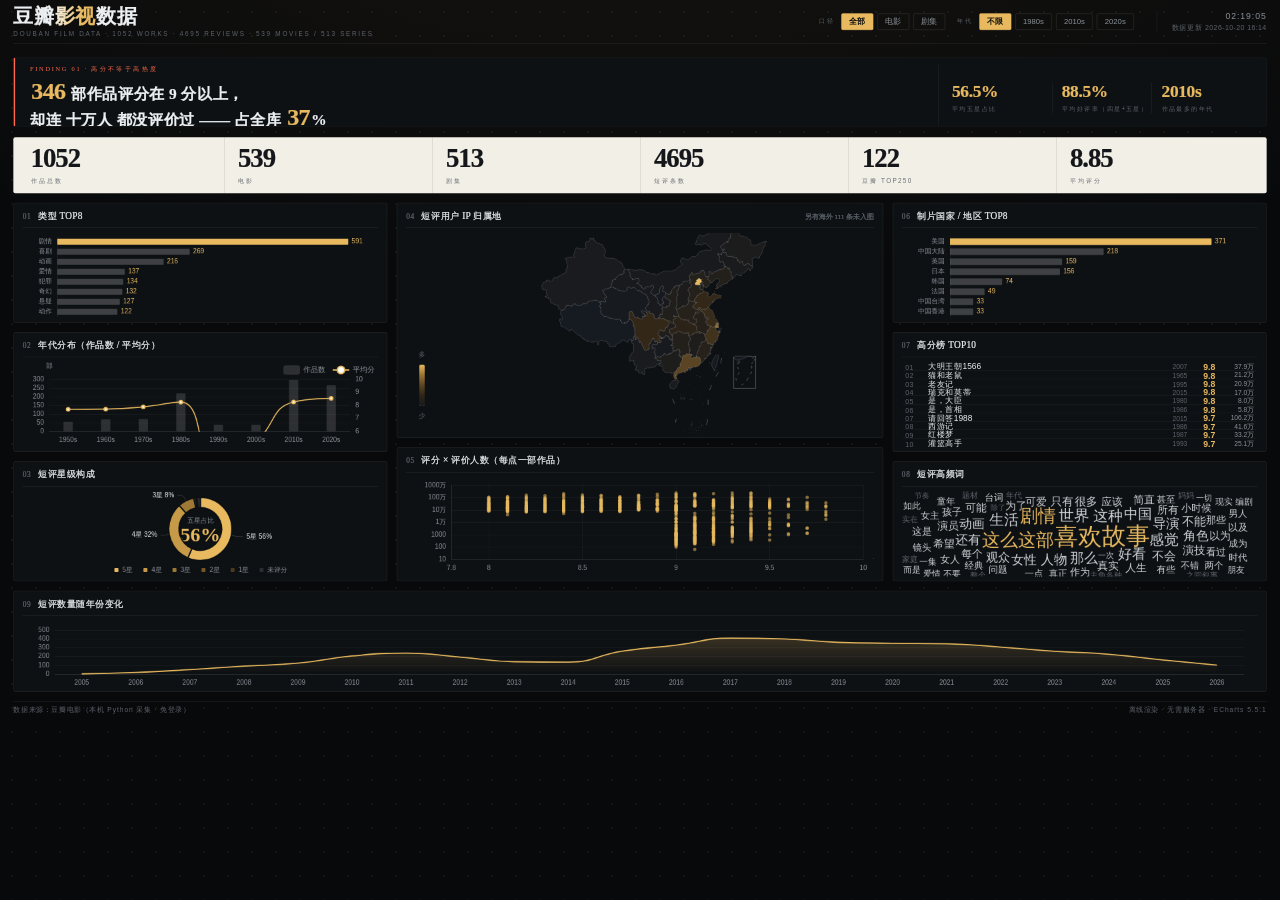
==== commit b6ed17ff: "大屏 v5：衬线标题 + 全景 Banner + 深浅混排 + 铜金/珊瑚橘双强调 - 标题全部改用宋体（衬线），并用 .35px 描边补足字重；<=11px 小字不描边 - 新增首屏全景 Banne" ====
--- a/01_可视化大屏/index.html
+++ b/01_可视化大屏/index.html
@@ -21,10 +21,10 @@
      这样不管屏幕多大，大屏的排版都不会乱。 -->
 <div id="stage">
 
-  <!-- ========== ① 顶栏：左（标题 + 小字副题）· 右（筛选按钮 + 时间） ========== -->
+  <!-- ========== ① 顶栏：左（衬线标题 + 英文副题）· 右（筛选按钮 + 时间） ========== -->
   <header class="top-bar">
     <div class="brand">
-      <h1>豆瓣<span class="grad">影视</span>数据大屏</h1>
+      <h1>豆瓣<span class="grad">影视</span>数据</h1>
       <!-- 副题里的数字由 js/main.js 按 data.js 真实数据填，不会写死 -->
       <div class="kicker" id="kicker">DOUBAN FILM DATA</div>
     </div>
@@ -37,10 +37,28 @@
     </div>
   </header>
 
-  <!-- ========== ② KPI 卡片行：6 个关键数字，内容由 js/main.js 填 ========== -->
+  <!-- ========== ② 全景 Banner：首屏第一句话 ==========
+       左：一句结论（巨型衬线数字 + 白字）；右：三个支撑数字。
+       文案里的数字由 js/main.js 的 fillBanner() 从 data.js 的 banner 字段填入。 -->
+  <section class="banner">
+    <div class="banner-main">
+      <div class="banner-eyebrow">FINDING 01 · 高分不等于高热度</div>
+      <p class="banner-line">
+        <em id="bnHot">--</em> 部作品评分在 9 分以上，<br>
+        却连 <span class="u">十万人</span> 都没评价过 —— 占全库 <em id="bnPct">--</em>%
+      </p>
+    </div>
+    <div class="banner-side">
+      <div class="bs-item"><i id="bsFive">--</i><span>平均五星占比</span></div>
+      <div class="bs-item"><i id="bsGood">--</i><span>平均好评率（四星+五星）</span></div>
+      <div class="bs-item"><i id="bsDecade">--</i><span>作品最多的年代</span></div>
+    </div>
+  </section>
+
+  <!-- ========== ③ KPI 卡片行：6 个关键数字，内容由 js/main.js 填 ========== -->
   <section class="kpi-row" id="kpiRow"></section>
 
-  <!-- ========== ③ 主区：左 / 中 / 右 三列 ========== -->
+  <!-- ========== ④ 主区：左 / 中 / 右 三列 ========== -->
   <main class="main-grid">
 
     <!-- ---------- 左列：3 张图（col-3 = 三行等高；想调高度改 css 里的 .col-3） ---------- -->
@@ -64,7 +82,7 @@
     </div>
   </main>
 
-  <!-- ========== ④ 底栏：短评数量随年份变化 ========== -->
+  <!-- ========== ⑤ 底栏：短评数量随年份变化 ========== -->
   <section class="card bottom-card">
     <h3><span class="idx">09</span>短评数量随年份变化</h3>
     <div class="chart" id="chartYear"></div>
--- a/01_可视化大屏/css/style.css
+++ b/01_可视化大屏/css/style.css
@@ -1,12 +1,13 @@
 /* ==========================================================================
    style.css —— 大屏的「外观」：配色、排版、栅格、细线
    --------------------------------------------------------------------------
-   设计原则（2026-10-20 重做版）——"高级感"不靠特效，靠克制：
-     1. 颜色只分两层：中性（黑/灰/白）+ 一个强调色（铜金 --accent）。
-        原来满屏青色发光是最显廉价的地方，已经全部去掉。
-     2. 不用发光、不用阴影、不用圆角药丸。结构靠 1px 发丝线（--line）划分。
-     3. 层级靠"字号反差 + 字距"拉开：数字很大、标签很小且字距宽。
-     4. 强调色只用在"最该看的地方"：选中项、第一名、关键数值。
+   设计方向（2026-10-20 v5「Pudding 风」）：
+     1. 深 + 浅 混排：顶栏与 Banner 是深色，KPI 行是浅色（纸感），
+        用"区块"制造节奏，不追求全屏统一底色。
+     2. 字体对比：标题一律用 **宋体（衬线）**，正文与数字用无衬线。
+        衬线中文在近黑底上有强烈的"编辑感"——这是本轮最大的观感变化。
+     3. 双强调色：铜金 --accent 为主，珊瑚橘 --hot 为辅（只用于 Banner 和个别数字）。
+     4. 不用发光、不用阴影、不用大圆角。结构靠 1px 发丝线（--line）划分。
 
    想改 UI，90% 的情况只需要改下面 :root 里的变量。
    ========================================================================== */
@@ -16,26 +17,36 @@
   /* 底色：近黑，不是纯黑（纯黑显得硬，近黑才有层次） */
   --bg: #08090b;
   --bg-2: #0b0d10;
-  --surface: #0e1114;                 /* 卡片底色 */
+  --surface: #0e1114;                 /* 深色卡片底色 */
   --surface-2: #12161a;               /* 次级底色（悬停、表格隔行） */
+  --paper: #f2efe6;                   /* 浅色卡片（纸感米白） */
+  --paper-2: #e9e5d9;
+  --ink: #14161a;                     /* 浅色卡片上的文字 */
 
   /* 结构线：白色低透明度，比彩色线高级得多 */
   --line: rgba(255, 255, 255, .07);
   --line-strong: rgba(255, 255, 255, .12);
+  --line-ink: rgba(0, 0, 0, .12);     /* 浅色卡片上的线 */
 
   /* 文字三级 */
   --text: #eceff2;                    /* 主文字（不用纯白 #fff，略带灰更耐看） */
   --text-dim: #8b9299;                /* 次要文字 */
   --text-mute: #5c636b;               /* 最弱：编号、单位、脚注 */
 
-  /* 强调色：只有一个。想换主题色就改这三行 */
-  --accent: #e8b95f;                  /* 铜金 —— 和"影视/奖项"的语境搭 */
+  /* 强调色：主色铜金 + 辅色珊瑚橘。想换主题色就改这几行 */
+  --accent: #e8b95f;                  /* 铜金：主强调 */
   --accent-soft: rgba(232, 185, 95, .14);
   --accent-line: rgba(232, 185, 95, .45);
+  --hot: #ff6b4a;                     /* 珊瑚橘：辅色，只用在 Banner 与个别数字 */
+  --hot-soft: rgba(255, 107, 74, .16);
+
+  /* 字体：标题用衬线（宋体），正文与数字用无衬线 —— 这个对比就是"高级感"的来源 */
+  --font-serif: "SimSun", "宋体", "Noto Serif SC", "Source Han Serif SC", "Songti SC", serif;
+  --font-sans: "Microsoft YaHei", "PingFang SC", "Segoe UI", sans-serif;
 
   --dot: rgba(255, 255, 255, .045);   /* 背景点阵（很淡，只在近处看得见） */
 
-  --title-size: 13.5px;               /* 卡片标题字号 */
+  --title-size: 14px;               /* 卡片标题字号 */
   --gap: 14px;                        /* 卡片间距 */
   --radius: 3px;                      /* 圆角：小一点更"利" */
 }
@@ -52,9 +63,21 @@
     radial-gradient(circle, var(--dot) 1px, transparent 1.4px);
   background-size: 100% 100%, 24px 24px;
   color: var(--text);
-  font-family: "Microsoft YaHei", "PingFang SC", "Segoe UI", sans-serif;
+  font-family: var(--font-sans);
   -webkit-font-smoothing: antialiased;
 }
+
+/* ===== 衬线字体统一规则：所有"标题类"元素都用宋体 =====
+   想整体换回黑体，只需把 --font-serif 改成 "Microsoft YaHei"。 */
+.top-bar h1, .banner-line, .banner-eyebrow, .kpi .val,
+.card > h3, .bottom-card > h3, .bs-item i { font-family: var(--font-serif); }
+
+/* 中文宋体在浏览器里只有 400/700 两档，700 仍然偏细。
+   用极细描边把笔画"压粗"一点，视觉上更接近设计稿的粗衬线。 */
+.top-bar h1, .banner-line, .kpi .val, .card > h3, .bs-item i {
+  -webkit-text-stroke: .35px currentColor;
+}
+.kpi .lab, .chip, .kicker { -webkit-text-stroke: 0; }   /* 小字不要描边，会糊 */
 
 /* 数字统一用等宽数字，换数值时不会左右跳 */
 .kpi .val, .rank-row span, .card > h3 .idx { font-variant-numeric: tabular-nums; }
@@ -74,10 +97,10 @@
   display: flex; align-items: center;
   border-bottom: 1px solid var(--line);
 }
-.brand { display: flex; flex-direction: column; gap: 5px; }
+.brand { display: flex; flex-direction: column; gap: 4px; }
 .top-bar h1 {
-  font-size: 23px; font-weight: 600; letter-spacing: .5px; color: var(--text);
-  line-height: 1.1;
+  font-size: 30px; font-weight: 700; letter-spacing: 1px; color: var(--text);
+  line-height: 1.05;
 }
 /* 标题里那个渐变色块：白 → 铜金，克制的一点点颜色 */
 .top-bar h1 .grad {
@@ -87,7 +110,8 @@
 }
 /* 标题下面的小字副题（内容由 main.js 按真实数据填，不会写死） */
 .kicker {
-  font-size: 10px; letter-spacing: 2.4px; color: var(--text-mute);
+  font-family: var(--font-sans);
+  font-size: 9.5px; letter-spacing: 2.6px; color: var(--text-mute);
   text-transform: uppercase;
 }
 
@@ -122,26 +146,78 @@
 }
 #clock { color: var(--text-dim); font-size: 13px; letter-spacing: 1.4px; }
 
-/* ---------- ③ KPI 行：只有数字和标签，没有任何卡片装饰 ---------- */
+/* ---------- ②-b 全景 Banner：首屏第一句话（深色块，左结论 + 右支撑数字） ---------- */
+.banner {
+  flex: none; height: 104px; margin-top: 6px;
+  display: grid; grid-template-columns: 1fr 470px;
+  background: var(--surface);                     /* 比页面底色亮一档的深色块 */
+  border: 1px solid var(--line);
+  border-left: 3px solid var(--hot);              /* 左边缘一条珊瑚橘，全屏第二处辅色 */
+  border-radius: var(--radius);
+  padding: 11px 22px;
+  overflow: hidden;
+}
+.banner-main { display: flex; flex-direction: column; justify-content: center; }
+.banner-eyebrow {
+  font-size: 9.5px; letter-spacing: 2.6px; color: var(--hot);
+  text-transform: uppercase; margin-bottom: 8px;
+}
+/* 主句：巨型衬线 + 行高紧，数字用铜金 */
+.banner-line {
+  font-size: 23px; font-weight: 700; line-height: 1.36;
+  color: var(--text); letter-spacing: .5px;
+}
+.banner-line em {
+  font-style: normal; color: var(--accent);
+  font-size: 36px; line-height: 1; letter-spacing: -1px;
+  display: inline-block; margin: 0 2px;
+}
+/* 下划线强调的那半句：珊瑚橘下划线，呼应左边缘 */
+.banner-line .u {
+  border-bottom: 3px solid var(--hot);
+  padding-bottom: 1px;
+}
+/* 右侧三个支撑数字：小字标签 + 衬线数字 */
+.banner-side {
+  display: grid; grid-template-columns: repeat(3, 1fr);
+  border-left: 1px solid var(--line);
+  padding-left: 20px; align-items: center;
+}
+.bs-item { display: flex; flex-direction: column; gap: 7px; padding-left: 14px;
+           border-left: 1px solid var(--line); }
+.bs-item:first-child { border-left: none; padding-left: 0; }
+.bs-item i {
+  font-style: normal; font-size: 26px; font-weight: 700; line-height: 1;
+  color: var(--accent); letter-spacing: -.5px;
+}
+.bs-item span {
+  font-size: 9.5px; letter-spacing: 1.2px; color: var(--text-mute); line-height: 1.35;
+}
+
+/* ---------- ③ KPI 行：浅色纸感区块，只有数字和标签 ---------- */
 .kpi-row {
-  flex: none; height: 112px;
+  flex: none; height: 84px;
   display: grid; grid-template-columns: repeat(6, 1fr); align-items: center;
-  border-bottom: 1px solid var(--line);
+  background: var(--paper);                       /* 深底上的一块浅色，制造"深浅混排" */
+  border-radius: var(--radius);
+  padding: 0 4px;
+  margin-top: 2px;
 }
 .kpi {
-  height: 100%; padding-left: 22px;
-  border-left: 1px solid var(--line);
+  height: 100%; padding-left: 20px;
+  border-left: 1px solid var(--line-ink);
   display: flex; flex-direction: column; justify-content: center;
 }
-.kpi:first-child { border-left: none; padding-left: 2px; }
+.kpi:first-child { border-left: none; padding-left: 22px; }
 .kpi .val {
-  font-size: 50px; line-height: 1; font-weight: 600;
-  letter-spacing: -2px;                            /* 大字号收紧字距，显得"紧凑利落" */
-  color: var(--text);
+  font-size: 40px; line-height: 1; font-weight: 700;
+  letter-spacing: -1.5px;                          /* 大字号收紧字距，显得"紧凑利落" */
+  color: var(--ink);                               /* 浅底上用深墨色 */
 }
 .kpi .lab {
-  margin-top: 10px; font-size: 10px; letter-spacing: 2.4px;
-  color: var(--text-mute); text-transform: uppercase;
+  margin-top: 8px; font-family: var(--font-sans);
+  font-size: 9.5px; letter-spacing: 2px;
+  color: #6b6f76; text-transform: uppercase;
 }
 
 /* ---------- ④ 主区三列：左中右宽度可以在这里改 ---------- */
@@ -212,7 +288,7 @@
 }
 
 /* ---------- ⑦ 底栏 + 页脚 ---------- */
-.bottom-card { flex: none; height: 168px; }
+.bottom-card { flex: none; height: 152px; }
 footer {
   flex: none; height: 18px;
   font-size: 10px; letter-spacing: 1.4px; color: var(--text-mute);
